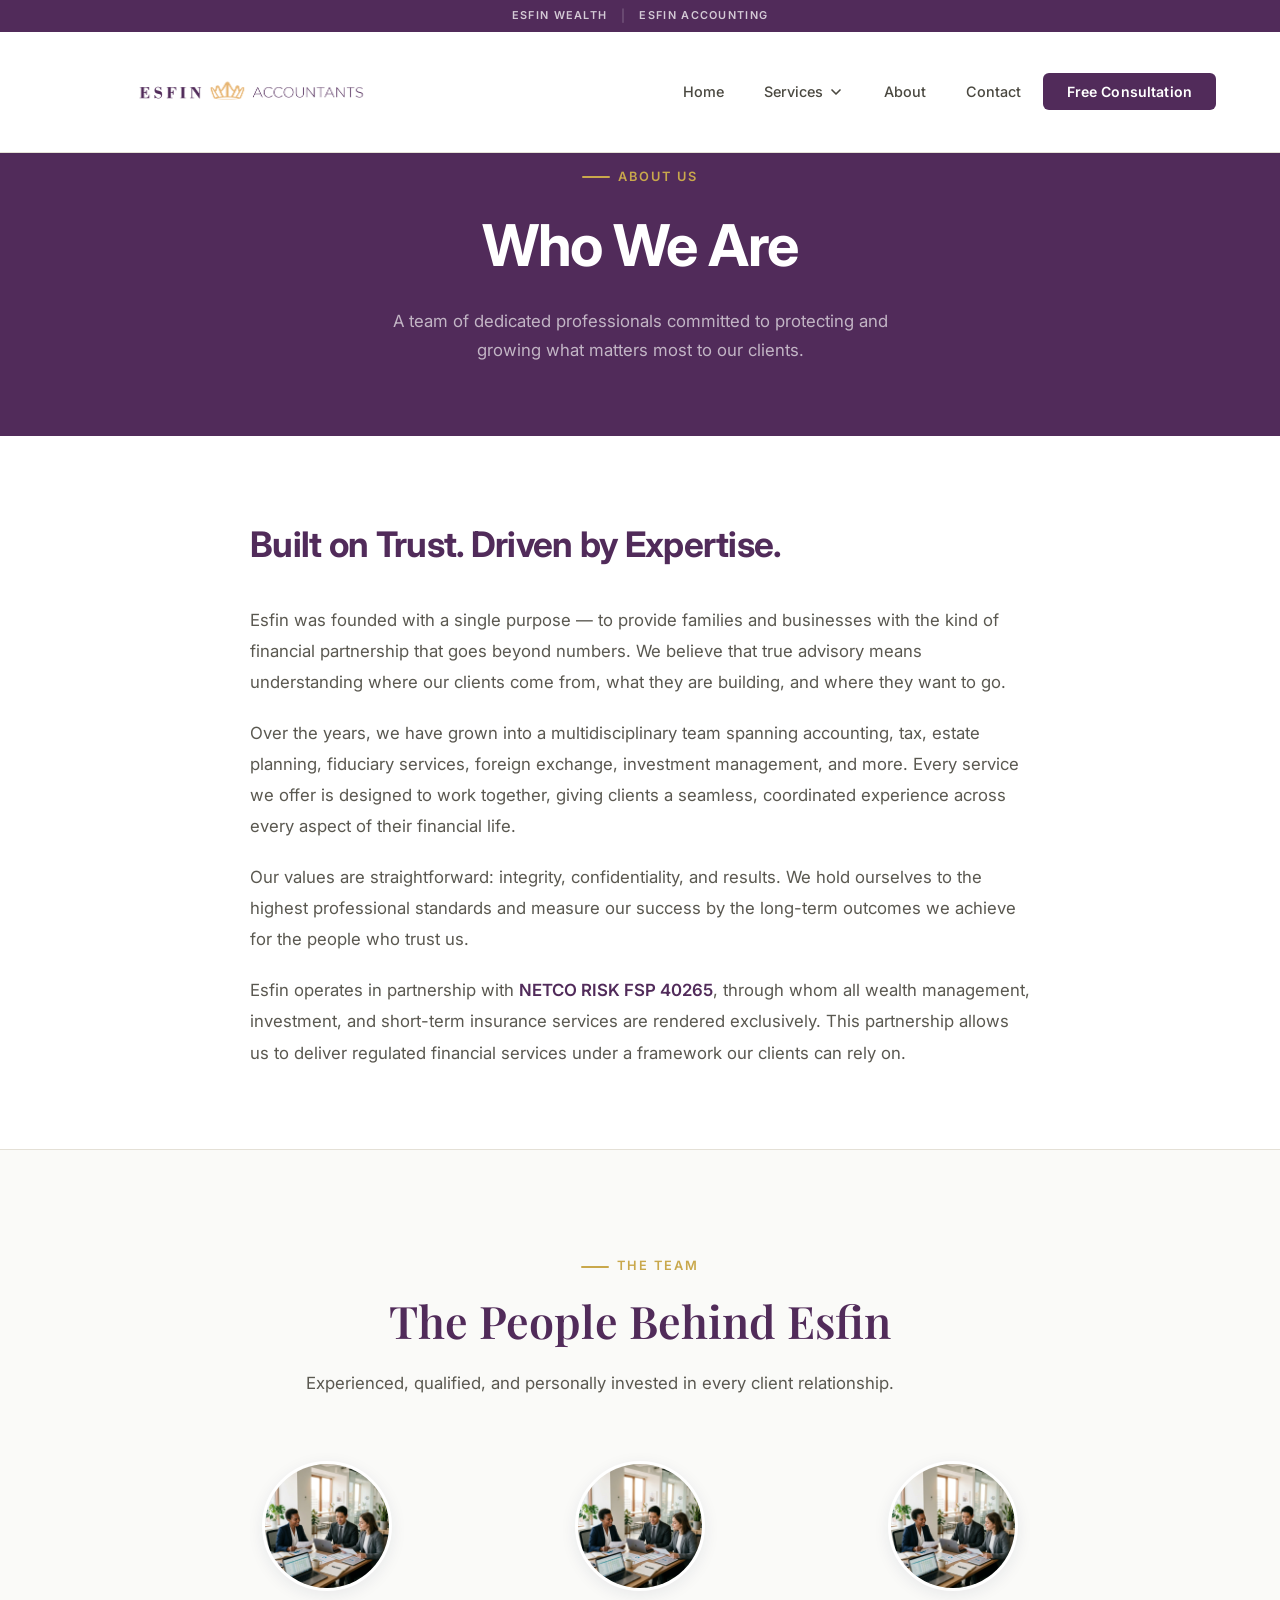
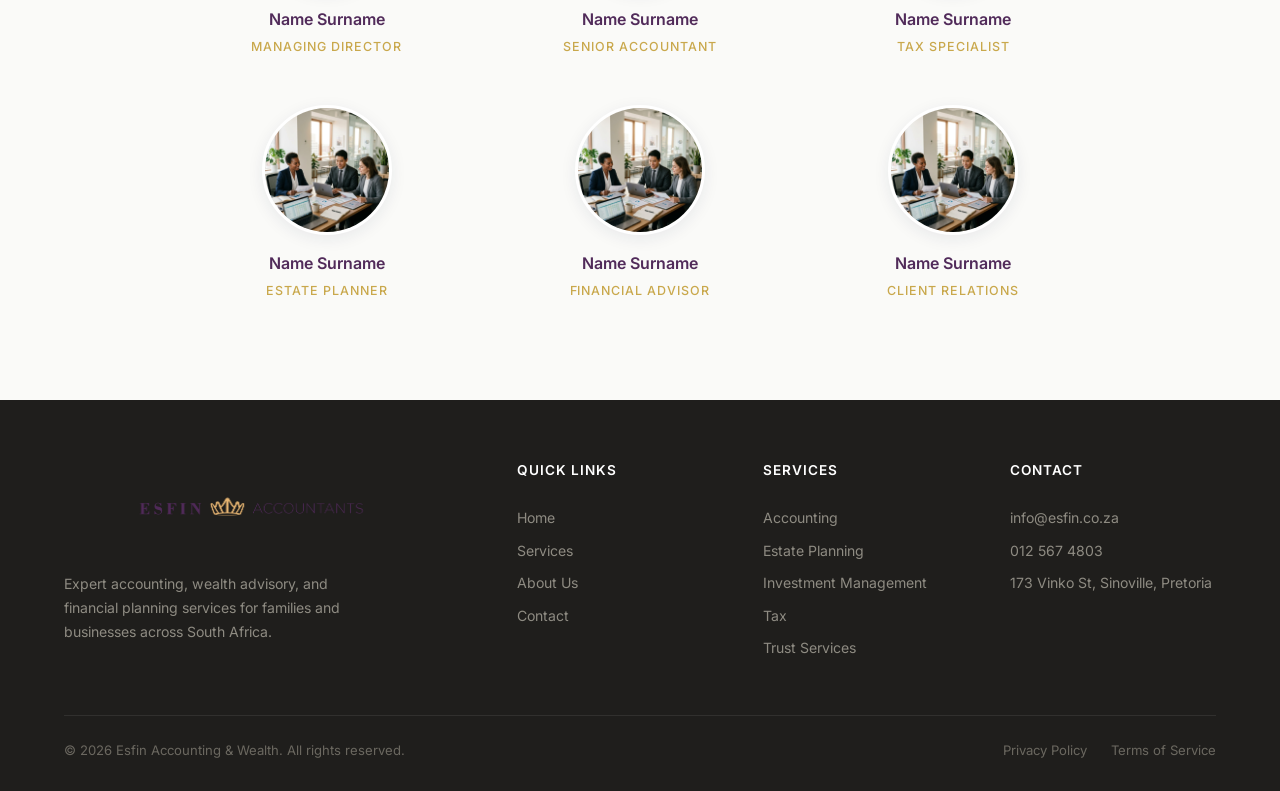
==== about.html @ 159e33f0 "Add About page, brand tagbar, hero image, and content updates - Created standalone about.html with W" ====
<!DOCTYPE html>
<html lang="en">
<head>
  <meta charset="UTF-8" />
  <meta name="viewport" content="width=device-width, initial-scale=1.0" />
  <meta name="description" content="Meet the Esfin team — decades of combined expertise in accounting, tax, estate planning, and financial advisory." />
  <title>About Us — Esfin Accounting &amp; Wealth</title>
  <link rel="stylesheet" href="styles.css" />
</head>
<body>

  <!-- ============================================
       BRAND TAG BAR
       ============================================ -->
  <div class="brand-tagbar">
    <span class="brand-tag">Esfin Wealth</span>
    <span class="brand-tag-divider">|</span>
    <span class="brand-tag">Esfin Accounting</span>
  </div>

  <!-- ============================================
       NAVIGATION
       ============================================ -->
  <nav class="navbar" id="navbar">
    <div class="container">
      <a href="index.html" class="nav-logo">
        <img src="assets/logo.png" alt="Esfin Accountants" class="logo-img">
      </a>

      <ul class="nav-links" id="navLinks">
        <li><a href="index.html" class="nav-link">Home</a></li>

        <!-- Services Dropdown -->
        <li class="nav-item-dropdown" id="servicesDropdown">
          <a href="index.html#services" class="nav-link nav-link-dropdown">
            Services
            <svg class="chevron" viewBox="0 0 24 24" fill="none" stroke="currentColor" stroke-width="2.5" stroke-linecap="round" stroke-linejoin="round">
              <polyline points="6 9 12 15 18 9"></polyline>
            </svg>
          </a>
          <div class="dropdown-menu">
            <a href="services/accounting.html" class="dropdown-item">
              <div class="dd-text">
                <h4>Accounting</h4>
                <p>Transactions, statements &amp; admin</p>
              </div>
            </a>
            <a href="services/estate-planning.html" class="dropdown-item">
              <div class="dd-text">
                <h4>Estate Planning</h4>
                <p>Wills &amp; inheritance structures</p>
              </div>
            </a>
            <a href="services/fiduciary.html" class="dropdown-item">
              <div class="dd-text">
                <h4>Fiduciary</h4>
                <p>Independent trusteeship</p>
              </div>
            </a>
            <a href="services/foreign-exchange.html" class="dropdown-item">
              <div class="dd-text">
                <h4>Foreign Exchange</h4>
                <p>Currency solutions &amp; allowances</p>
              </div>
            </a>
            <a href="services/investment-management.html" class="dropdown-item">
              <div class="dd-text">
                <h4>Investment Management</h4>
                <p>Diversified portfolios</p>
              </div>
            </a>
            <a href="services/philanthropy.html" class="dropdown-item">
              <div class="dd-text">
                <h4>Philanthropy</h4>
                <p>Public benefit organisations</p>
              </div>
            </a>
            <a href="services/property-administration.html" class="dropdown-item">
              <div class="dd-text">
                <h4>Property Administration</h4>
                <p>Invoicing, tenants &amp; maintenance</p>
              </div>
            </a>
            <a href="services/retirement-planning.html" class="dropdown-item">
              <div class="dd-text">
                <h4>Retirement Planning</h4>
                <p>Pension &amp; income strategies</p>
              </div>
            </a>
            <a href="services/short-term-insurance.html" class="dropdown-item">
              <div class="dd-text">
                <h4>Short-Term Insurance</h4>
                <p>Domestic &amp; business cover</p>
              </div>
            </a>
            <a href="services/structuring.html" class="dropdown-item">
              <div class="dd-text">
                <h4>Structuring</h4>
                <p>Tax-efficient structures</p>
              </div>
            </a>
            <a href="services/tax.html" class="dropdown-item">
              <div class="dd-text">
                <h4>Tax</h4>
                <p>Compliance &amp; planning</p>
              </div>
            </a>
            <a href="services/trust-services.html" class="dropdown-item">
              <div class="dd-text">
                <h4>Trust Services</h4>
                <p>Local &amp; offshore trusts</p>
              </div>
            </a>
          </div>
        </li>

        <li><a href="about.html" class="nav-link active">About</a></li>
        <li><a href="index.html#contact" class="nav-link">Contact</a></li>
        <li><a href="index.html#contact" class="nav-cta">Free Consultation</a></li>
      </ul>

      <!-- Mobile Toggle -->
      <button class="nav-toggle" id="navToggle" aria-label="Toggle navigation">
        <span></span>
        <span></span>
        <span></span>
      </button>
    </div>
  </nav>

  <!-- ============================================
       PAGE HERO
       ============================================ -->
  <section class="page-hero">
    <div class="container">
      <div class="section-label">About Us</div>
      <h1 class="page-hero-title">Who We Are</h1>
      <p class="page-hero-subtitle">A team of dedicated professionals committed to protecting and growing what matters most to our clients.</p>
    </div>
  </section>

  <!-- ============================================
       ABOUT DESCRIPTION
       ============================================ -->
  <section class="about-description">
    <div class="container">
      <div class="about-desc-inner fade-up">
        <h2 class="about-desc-heading">Built on Trust. Driven by Expertise.</h2>
        <div class="about-desc-body">
          <p>Esfin was founded with a single purpose — to provide families and businesses with the kind of financial partnership that goes beyond numbers. We believe that true advisory means understanding where our clients come from, what they are building, and where they want to go.</p>
          <p>Over the years, we have grown into a multidisciplinary team spanning accounting, tax, estate planning, fiduciary services, foreign exchange, investment management, and more. Every service we offer is designed to work together, giving clients a seamless, coordinated experience across every aspect of their financial life.</p>
          <p>Our values are straightforward: integrity, confidentiality, and results. We hold ourselves to the highest professional standards and measure our success by the long-term outcomes we achieve for the people who trust us.</p>
          <p>Esfin operates in partnership with <strong>NETCO RISK FSP 40265</strong>, through whom all wealth management, investment, and short-term insurance services are rendered exclusively. This partnership allows us to deliver regulated financial services under a framework our clients can rely on.</p>
        </div>
      </div>
    </div>
  </section>

  <!-- ============================================
       WHO WE ARE
       ============================================ -->
  <section class="who-we-are" id="about">
    <div class="container">
      <div class="who-header fade-up" style="text-align:center; max-width:680px; margin:0 auto 64px;">
        <div class="section-label">The Team</div>
        <h2 class="section-title">The People Behind Esfin</h2>
        <p class="section-subtitle">Experienced, qualified, and personally invested in every client relationship.</p>
      </div>
      <div class="team-grid">
        <div class="team-member fade-up">
          <div class="team-avatar">
            <img src="assets/about.jpg" alt="Team Member" />
          </div>
          <h4 class="team-name">Name Surname</h4>
          <p class="team-role">Managing Director</p>
        </div>
        <div class="team-member fade-up">
          <div class="team-avatar">
            <img src="assets/about.jpg" alt="Team Member" />
          </div>
          <h4 class="team-name">Name Surname</h4>
          <p class="team-role">Senior Accountant</p>
        </div>
        <div class="team-member fade-up">
          <div class="team-avatar">
            <img src="assets/about.jpg" alt="Team Member" />
          </div>
          <h4 class="team-name">Name Surname</h4>
          <p class="team-role">Tax Specialist</p>
        </div>
        <div class="team-member fade-up">
          <div class="team-avatar">
            <img src="assets/about.jpg" alt="Team Member" />
          </div>
          <h4 class="team-name">Name Surname</h4>
          <p class="team-role">Estate Planner</p>
        </div>
        <div class="team-member fade-up">
          <div class="team-avatar">
            <img src="assets/about.jpg" alt="Team Member" />
          </div>
          <h4 class="team-name">Name Surname</h4>
          <p class="team-role">Financial Advisor</p>
        </div>
        <div class="team-member fade-up">
          <div class="team-avatar">
            <img src="assets/about.jpg" alt="Team Member" />
          </div>
          <h4 class="team-name">Name Surname</h4>
          <p class="team-role">Client Relations</p>
        </div>
      </div>
    </div>
  </section>

  <!-- ============================================
       FOOTER
       ============================================ -->
  <footer class="footer">
    <div class="container">
      <div class="footer-grid">
        <div class="footer-brand">
          <a href="index.html" class="nav-logo">
            <img src="assets/logo.png" alt="Esfin Accountants" class="logo-img">
          </a>
          <p>Expert accounting, wealth advisory, and financial planning services for families and businesses across South Africa.</p>
        </div>

        <div class="footer-col">
          <h4>Quick Links</h4>
          <a href="index.html">Home</a>
          <a href="index.html#services">Services</a>
          <a href="about.html">About Us</a>
          <a href="index.html#contact">Contact</a>
        </div>

        <div class="footer-col">
          <h4>Services</h4>
          <a href="services/accounting.html">Accounting</a>
          <a href="services/estate-planning.html">Estate Planning</a>
          <a href="services/investment-management.html">Investment Management</a>
          <a href="services/tax.html">Tax</a>
          <a href="services/trust-services.html">Trust Services</a>
        </div>

        <div class="footer-col">
          <h4>Contact</h4>
          <a href="mailto:info@esfin.co.za">info@esfin.co.za</a>
          <a href="tel:0125674803">012 567 4803</a>
          <a href="https://maps.google.com/?q=173+Vinko+St,+Sinoville,+Pretoria,+0182" target="_blank" rel="noopener noreferrer">173 Vinko St, Sinoville, Pretoria</a>
        </div>
      </div>

      <div class="footer-bottom">
        <p>&copy; 2026 Esfin Accounting &amp; Wealth. All rights reserved.</p>
        <div class="footer-bottom-links">
          <a href="#">Privacy Policy</a>
          <a href="#">Terms of Service</a>
        </div>
      </div>
    </div>
  </footer>

  <script src="script.js"></script>
</body>
</html>
---- styles.css ----
/* ============================================
   ESFIN ACCOUNTING & WEALTH — Design System
   ============================================ */

/* ---------- Google Fonts ---------- */
@import url('https://fonts.googleapis.com/css2?family=Inter:wght@300;400;500;600;700;800&family=Playfair+Display:wght@400;500;600;700&display=swap');

/* ---------- CSS Custom Properties ---------- */
:root {
  /* Colors */
  --color-primary: #512B5A;
  --color-primary-light: #6E3F78;
  --color-primary-dark: #371C3D;
  --color-accent: #C9A84C;
  --color-accent-light: #D9BC72;
  --color-accent-dark: #A8862A;

  --color-white: #FFFFFF;
  --color-off-white: #FAFAF8;
  --color-gray-50: #F5F4F0;
  --color-gray-100: #ECEAE4;
  --color-gray-200: #D8D4CA;
  --color-gray-300: #B4B0A6;
  --color-gray-400: #8E8B82;
  --color-gray-500: #6B6860;
  --color-gray-600: #4A4840;
  --color-gray-700: #343230;
  --color-gray-800: #1F1E1C;
  --color-text: #1E1D1A;
  --color-text-secondary: #5A5850;
  --color-border: #E4E0D6;

  /* Typography */
  --font-sans: 'Inter', -apple-system, BlinkMacSystemFont, sans-serif;
  --font-serif: 'Playfair Display', Georgia, serif;

  /* Spacing */
  --section-padding: 100px 0;
  --container-width: 1200px;
  --container-padding: 0 24px;

  /* Shadows */
  --shadow-sm: 0 1px 3px rgba(27, 42, 74, 0.06);
  --shadow-md: 0 4px 16px rgba(27, 42, 74, 0.08);
  --shadow-lg: 0 8px 32px rgba(27, 42, 74, 0.10);
  --shadow-xl: 0 16px 48px rgba(27, 42, 74, 0.12);
  --shadow-card: 0 1px 4px rgba(27, 42, 74, 0.04);
  --shadow-card-hover: 0 12px 36px rgba(27, 42, 74, 0.10);

  /* Transitions */
  --transition-fast: 0.2s cubic-bezier(0.4, 0, 0.2, 1);
  --transition-base: 0.3s cubic-bezier(0.4, 0, 0.2, 1);
  --transition-smooth: 0.5s cubic-bezier(0.4, 0, 0.2, 1);

  /* Border Radius */
  --radius-sm: 6px;
  --radius-md: 10px;
  --radius-lg: 16px;
  --radius-xl: 24px;
}

/* ---------- Reset & Base ---------- */
*,
*::before,
*::after {
  margin: 0;
  padding: 0;
  box-sizing: border-box;
}

html {
  scroll-behavior: smooth;
  font-size: 16px;
}

body {
  font-family: var(--font-sans);
  color: var(--color-text);
  background: var(--color-white);
  line-height: 1.6;
  -webkit-font-smoothing: antialiased;
  -moz-osx-font-smoothing: grayscale;
  overflow-x: hidden;
}

a {
  text-decoration: none;
  color: inherit;
}

ul, ol {
  list-style: none;
}

img {
  max-width: 100%;
  display: block;
}

button {
  cursor: pointer;
  border: none;
  background: none;
  font-family: inherit;
}

/* ---------- Container ---------- */
.container {
  max-width: var(--container-width);
  margin: 0 auto;
  padding: var(--container-padding);
}

/* ---------- Section Label ---------- */
.section-label {
  display: inline-flex;
  align-items: center;
  gap: 8px;
  font-size: 0.8rem;
  font-weight: 600;
  text-transform: uppercase;
  letter-spacing: 2px;
  color: var(--color-accent);
  margin-bottom: 16px;
}

.section-label::before {
  content: '';
  width: 28px;
  height: 2px;
  background: var(--color-accent);
  border-radius: 1px;
}

.section-title {
  font-family: var(--font-serif);
  font-size: clamp(2rem, 4vw, 2.8rem);
  font-weight: 600;
  color: var(--color-primary);
  line-height: 1.25;
  margin-bottom: 20px;
}

.section-subtitle {
  font-size: 1.05rem;
  color: var(--color-text-secondary);
  line-height: 1.7;
  max-width: 600px;
}

/* ============================================
   NAVIGATION
   ============================================ */
/* Brand Tag Bar */
.brand-tagbar {
  position: fixed;
  top: 0;
  left: 0;
  right: 0;
  z-index: 1001;
  background: var(--color-primary);
  display: flex;
  align-items: center;
  justify-content: center;
  gap: 14px;
  padding: 6px 20px;
  height: 32px;
}

.brand-tag {
  font-size: 0.68rem;
  font-weight: 600;
  letter-spacing: 0.12em;
  text-transform: uppercase;
  color: rgba(255, 255, 255, 0.75);
}

.brand-tag-divider {
  color: rgba(255, 255, 255, 0.3);
  font-size: 0.75rem;
}

.navbar {
  position: fixed;
  top: 32px;
  left: 0;
  right: 0;
  z-index: 1000;
  background: var(--color-white);
  border-bottom: 1px solid var(--color-border);
  box-shadow: var(--shadow-sm);
  transition: var(--transition-base);
}

.navbar .container {
  display: flex;
  align-items: center;
  justify-content: space-between;
  height: 120px;
}

/* Logo */
.nav-logo {
  display: flex;
  align-items: center;
}

.nav-logo .logo-img {
  height: 96px;
  width: auto;
  display: block;
}

/* Nav Links */
.nav-links {
  display: flex;
  align-items: center;
  gap: 4px;
}

.nav-link {
  position: relative;
  padding: 10px 18px;
  font-size: 0.9rem;
  font-weight: 500;
  color: var(--color-gray-600);
  transition: var(--transition-fast);
  border-radius: var(--radius-sm);
}

.nav-link:hover {
  color: var(--color-primary);
  background: var(--color-gray-50);
}

.nav-link.active {
  color: var(--color-primary);
}

/* Services Dropdown */
.nav-item-dropdown {
  position: relative;
}

.nav-link-dropdown {
  display: flex;
  align-items: center;
  gap: 5px;
}

.nav-link-dropdown .chevron {
  width: 16px;
  height: 16px;
  transition: var(--transition-fast);
}

.nav-item-dropdown:hover .chevron {
  transform: rotate(180deg);
}

.dropdown-menu {
  position: absolute;
  top: calc(100% + 8px);
  left: 50%;
  transform: translateX(-50%);
  width: 680px;
  background: var(--color-white);
  border: 1px solid var(--color-border);
  border-radius: var(--radius-lg);
  box-shadow: var(--shadow-xl);
  padding: 24px;
  display: grid;
  grid-template-columns: repeat(3, 1fr);
  gap: 4px;
  opacity: 0;
  visibility: hidden;
  transform: translateX(-50%) translateY(10px);
  transition: var(--transition-base);
  pointer-events: none;
}

.nav-item-dropdown:hover .dropdown-menu {
  opacity: 1;
  visibility: visible;
  transform: translateX(-50%) translateY(0);
  pointer-events: all;
}

/* Invisible bridge to prevent gap issues */
.nav-item-dropdown::after {
  content: '';
  position: absolute;
  top: 100%;
  left: 0;
  right: 0;
  height: 12px;
}

.dropdown-item {
  display: flex;
  align-items: flex-start;
  gap: 12px;
  padding: 12px 14px;
  border-radius: var(--radius-md);
  transition: var(--transition-fast);
}

.dropdown-item:hover {
  background: var(--color-gray-50);
}

.dropdown-item .dd-icon {
  width: 36px;
  height: 36px;
  min-width: 36px;
  background: var(--color-off-white);
  border: 1px solid var(--color-border);
  border-radius: var(--radius-sm);
  display: flex;
  align-items: center;
  justify-content: center;
  font-size: 1rem;
  transition: var(--transition-fast);
}

.dropdown-item:hover .dd-icon {
  background: var(--color-primary);
  border-color: var(--color-primary);
  color: white;
}

.dropdown-item .dd-text h4 {
  font-size: 0.85rem;
  font-weight: 600;
  color: var(--color-primary);
  margin-bottom: 2px;
}

.dropdown-item .dd-text p {
  font-size: 0.75rem;
  color: var(--color-gray-400);
  line-height: 1.4;
}

/* CTA Button in Nav */
.nav-cta {
  padding: 10px 24px;
  background: var(--color-primary);
  color: var(--color-white);
  font-size: 0.88rem;
  font-weight: 600;
  border-radius: var(--radius-sm);
  transition: var(--transition-base);
  letter-spacing: 0.01em;
}

.nav-cta:hover {
  background: var(--color-primary-light);
  box-shadow: var(--shadow-md);
  transform: translateY(-1px);
}

/* Mobile Menu Toggle */
.nav-toggle {
  display: none;
  flex-direction: column;
  gap: 5px;
  padding: 8px;
}

.nav-toggle span {
  width: 24px;
  height: 2px;
  background: var(--color-primary);
  border-radius: 2px;
  transition: var(--transition-base);
}

/* ============================================
   HERO SECTION — Full-width dark blue
   ============================================ */
.hero {
  position: relative;
  min-height: 82vh;
  background: linear-gradient(rgba(15, 27, 51, 0.65), rgba(15, 27, 51, 0.65)), url('assets/hero.png') no-repeat 85% center / cover;
  display: flex;
  flex-direction: column;
  justify-content: center;
  overflow: hidden;
}

/* Abstract decorative orbs */
.hero-orb {
  display: none;
  position: absolute;
  border-radius: 50%;
  pointer-events: none;
}

.hero-orb-1 {
  width: 700px;
  height: 700px;
  bottom: -200px;
  right: -100px;
  background: radial-gradient(circle, rgba(50, 70, 160, 0.7) 0%, rgba(55, 75, 150, 0.3) 40%, transparent 70%);
}

.hero-orb-2 {
  width: 500px;
  height: 500px;
  bottom: -100px;
  right: 50px;
  background: radial-gradient(circle, rgba(65, 85, 180, 0.5) 0%, rgba(60, 80, 170, 0.2) 40%, transparent 70%);
}

.hero-orb-3 {
  width: 350px;
  height: 350px;
  top: 10%;
  right: 15%;
  background: radial-gradient(circle, rgba(201, 168, 76, 0.15) 0%, transparent 60%);
}

.hero-container {
  position: relative;
  z-index: 2;
  display: flex;
  flex-direction: column;
  justify-content: center;
  min-height: 82vh;
  padding-top: 177px;
  padding-bottom: 30px;
}

/* Centered headline area */
.hero-center {
  flex: 1;
  display: flex;
  flex-direction: column;
  align-items: center;
  justify-content: center;
  text-align: center;
}

.hero-title {
  font-family: var(--font-serif);
  font-size: clamp(2.6rem, 5.5vw, 4rem);
  font-weight: 500;
  color: #fff;
  line-height: 1.18;
  margin-bottom: 25px;
  letter-spacing: -0.5px;
  max-width: 980px;
}

.hero-title .highlight {
  font-style: italic;
  color: var(--color-accent);
}

/* Hero CTA button */
.btn-hero {
  display: inline-flex;
  align-items: center;
  justify-content: center;
  padding: 14px 36px;
  background: var(--color-accent);
  color: var(--color-primary-dark);
  font-size: 0.92rem;
  font-weight: 600;
  border-radius: 100px;
  transition: var(--transition-base);
  letter-spacing: 0.01em;
}

.btn-hero:hover {
  background: var(--color-accent-light);
  box-shadow: 0 8px 30px rgba(201, 168, 76, 0.35);
  transform: translateY(-2px) scale(1.02);
}

/* Bottom bar */
.hero-bottom {
  display: flex;
  justify-content: space-between;
  align-items: flex-end;
  gap: 40px;
  margin-top: auto;
  padding-top: 30px;
}

.hero-bottom-left {
  flex-shrink: 0;
}

.hero-avatar-badge {
  display: flex;
  align-items: center;
  gap: 12px;
}

.hero-avatar {
  width: 40px;
  height: 40px;
  border-radius: 50%;
  background: var(--color-accent);
  border: 2px solid var(--color-accent-light);
  display: flex;
  align-items: center;
  justify-content: center;
  color: var(--color-primary-dark);
  font-weight: 700;
  font-size: 0.85rem;
}

.gold-star {
  color: var(--color-accent);
}

.hero-avatar-badge span {
  font-size: 0.82rem;
  font-weight: 500;
  color: rgba(255, 255, 255, 0.7);
  text-transform: uppercase;
  letter-spacing: 1px;
}

.hero-bottom-right {
  max-width: 580px;
  text-align: right;
}

.hero-bottom-right p {
  font-size: 0.9rem;
  line-height: 1.7;
  color: rgba(255, 255, 255, 0.6);
  font-weight: 400;
}

.hero-disclaimer {
  margin-top: 25px;
  font-size: 0.72rem;
  line-height: 1.6;
  color: rgba(255, 255, 255, 0.65);
  text-align: center;
  max-width: 900px;
  margin-left: auto;
  margin-right: auto;
  border-top: 1px solid rgba(255, 255, 255, 0.08);
  padding-top: 15px;
  letter-spacing: 0.01em;
}

/* Buttons (kept for other sections) */
.btn-primary {
  display: inline-flex;
  align-items: center;
  gap: 8px;
  padding: 14px 32px;
  background: var(--color-primary);
  color: var(--color-white);
  font-size: 0.95rem;
  font-weight: 600;
  border-radius: var(--radius-sm);
  transition: var(--transition-base);
}

.btn-primary:hover {
  background: var(--color-primary-light);
  box-shadow: var(--shadow-lg);
  transform: translateY(-2px);
}

.btn-secondary {
  display: inline-flex;
  align-items: center;
  gap: 8px;
  padding: 14px 32px;
  background: transparent;
  color: var(--color-primary);
  font-size: 0.95rem;
  font-weight: 600;
  border: 1.5px solid var(--color-border);
  border-radius: var(--radius-sm);
  transition: var(--transition-base);
}

.btn-secondary:hover {
  border-color: var(--color-primary);
  background: var(--color-gray-50);
  transform: translateY(-2px);
}

/* ============================================
   STATS BAR
   ============================================ */
.stats-bar {
  padding: 50px 0;
  background: var(--color-off-white);
  border-top: 1px solid var(--color-border);
  border-bottom: 1px solid var(--color-border);
}

.stats-bar .container {
  display: grid;
  grid-template-columns: repeat(4, 1fr);
  gap: 40px;
}

.stat-item {
  text-align: center;
}

.stat-value {
  font-size: 2.4rem;
  font-weight: 800;
  color: var(--color-primary);
  letter-spacing: -1px;
  line-height: 1;
  margin-bottom: 8px;
}

.stat-label {
  font-size: 0.82rem;
  color: var(--color-gray-400);
  font-weight: 500;
  text-transform: uppercase;
  letter-spacing: 1px;
}

/* ============================================
   SERVICES SECTION
   ============================================ */
.services {
  padding: var(--section-padding);
  background: var(--color-white);
}

.services-header {
  text-align: center;
  margin-bottom: 60px;
}

.services-header .section-subtitle {
  margin: 0 auto;
}

/* Services Card Grid */
.services-grid {
  display: grid;
  grid-template-columns: repeat(4, 1fr);
  gap: 24px;
  margin-bottom: 50px;
  margin-top: 40px;
}

.service-card {
  background: var(--color-white);
  border: 1px solid var(--color-border);
  border-radius: var(--radius-md);
  padding: 32px 24px;
  transition: transform var(--transition-base), border-color var(--transition-base), box-shadow var(--transition-base);
  cursor: pointer;
  display: flex;
  flex-direction: column;
  position: relative;
  overflow: hidden;
}

.service-card:hover {
  transform: translateY(-5px);
  border-color: var(--color-accent);
  box-shadow: var(--shadow-card-hover);
}

.service-card-num {
  font-size: 1.4rem;
  font-weight: 800;
  color: var(--color-accent);
  margin-bottom: 16px;
  opacity: 0.85;
}

.service-card h4 {
  font-family: var(--font-serif);
  font-size: 1.15rem;
  font-weight: 700;
  color: var(--color-primary);
  margin-bottom: 12px;
  line-height: 1.3;
}

.service-card p {
  font-size: 0.88rem;
  color: var(--color-text-secondary);
  line-height: 1.6;
  margin-bottom: 20px;
  flex: 1;
}

.service-card-link {
  font-size: 0.82rem;
  font-weight: 700;
  color: var(--color-accent);
  display: inline-flex;
  align-items: center;
  gap: 6px;
  text-transform: uppercase;
  letter-spacing: 0.5px;
  transition: var(--transition-fast);
}

.service-card:hover .service-card-link {
  color: var(--color-accent-dark);
  transform: translateX(4px);
}

/* Detail Popup Modal */
.detail-modal-overlay {
  position: fixed;
  top: 0;
  left: 0;
  width: 100%;
  height: 100%;
  background: rgba(55, 28, 61, 0.6);
  backdrop-filter: blur(10px);
  -webkit-backdrop-filter: blur(10px);
  display: flex;
  align-items: center;
  justify-content: center;
  z-index: 10000;
  opacity: 0;
  pointer-events: none;
  transition: opacity 0.35s cubic-bezier(0.4, 0, 0.2, 1);
  padding: 24px;
}

.detail-modal-overlay.open {
  opacity: 1;
  pointer-events: all;
}

.detail-modal-container {
  background: var(--color-white);
  border: 1px solid var(--color-border);
  border-radius: var(--radius-lg);
  width: 100%;
  max-width: 1000px;
  max-height: 85vh;
  box-shadow: var(--shadow-xl);
  position: relative;
  overflow-y: auto;
  transform: scale(0.95) translateY(20px);
  transition: transform 0.35s cubic-bezier(0.4, 0, 0.2, 1);
}

.detail-modal-overlay.open .detail-modal-container {
  transform: scale(1) translateY(0);
}

.detail-modal-close-btn {
  position: absolute;
  top: 24px;
  right: 24px;
  background: var(--color-gray-50);
  border: 1px solid var(--color-border);
  border-radius: 50%;
  width: 40px;
  height: 40px;
  display: flex;
  align-items: center;
  justify-content: center;
  cursor: pointer;
  color: var(--color-primary);
  font-size: 1.25rem;
  transition: var(--transition-fast);
  z-index: 10;
  border: none;
}

.detail-modal-close-btn:hover {
  background: var(--color-accent);
  color: var(--color-white);
  border-color: var(--color-accent);
  transform: rotate(90deg);
}

.detail-modal-content {
  padding: 48px;
}

.detail-modal-content .services-tab-panel {
  display: grid !important;
  grid-template-columns: 1.15fr 0.85fr;
  gap: 50px;
  opacity: 1 !important;
  transform: none !important;
}

.services-panels-container {
  display: none;
}

@media (max-width: 1100px) {
  .services-grid {
    grid-template-columns: repeat(3, 1fr);
  }
}

@media (max-width: 900px) {
  .detail-modal-content .services-tab-panel {
    grid-template-columns: 1fr;
    gap: 40px;
  }
}

@media (max-width: 768px) {
  .services-grid {
    grid-template-columns: repeat(2, 1fr);
  }
}

@media (max-width: 480px) {
  .services-grid {
    grid-template-columns: 1fr;
  }
}

.services-tab-panel {
  display: none;
  opacity: 0;
  transform: translateY(15px);
}

.services-tab-panel.active {
  display: grid;
  grid-template-columns: 1.15fr 0.85fr;
  gap: 60px;
  animation: panelFadeIn 0.5s forwards cubic-bezier(0.4, 0, 0.2, 1);
}

@keyframes panelFadeIn {
  to {
    opacity: 1;
    transform: translateY(0);
  }
}

.services-panel-left {
  display: flex;
  flex-direction: column;
  justify-content: center;
}

.services-panel-left .services-panel-label {
  font-size: 0.82rem;
  font-weight: 600;
  text-transform: uppercase;
  letter-spacing: 1.5px;
  color: var(--color-accent);
  margin-bottom: 12px;
}

.services-panel-left h3 {
  font-size: 2.1rem;
  font-weight: 700;
  color: var(--color-primary);
  line-height: 1.25;
  margin-bottom: 20px;
}

.services-panel-left .services-intro {
  font-size: 0.96rem;
  color: var(--color-text-secondary);
  line-height: 1.7;
  margin-bottom: 28px;
}

.services-bullet-list {
  list-style: none;
  padding: 0;
  margin: 0 0 36px 0;
  display: flex;
  flex-direction: column;
  gap: 16px;
}

.services-bullet-list li {
  display: flex;
  align-items: flex-start;
  gap: 12px;
  font-size: 0.92rem;
  line-height: 1.6;
  color: var(--color-text-secondary);
}

.services-bullet-list li svg {
  width: 18px;
  height: 18px;
  min-width: 18px;
  margin-top: 3px;
  color: var(--color-accent);
}

.services-bullet-list .bold-bullet {
  font-weight: 700;
  color: var(--color-primary);
}

/* Speak with an Expert Button (Pegasus Gold plus style) */
.btn-gold-plus {
  display: inline-flex;
  align-items: center;
  align-self: flex-start;
  gap: 12px;
  padding: 14px 28px;
  background: var(--color-accent);
  color: var(--color-white) !important;
  font-size: 0.92rem;
  font-weight: 600;
  border-radius: var(--radius-sm);
  transition: transform var(--transition-base), background-color var(--transition-base), box-shadow var(--transition-base);
  text-decoration: none;
  box-shadow: 0 4px 12px rgba(201, 168, 76, 0.15);
}

.btn-gold-plus:hover {
  background: #B6953E;
  transform: translateY(-2px) scale(1.01);
  box-shadow: 0 6px 20px rgba(201, 168, 76, 0.25);
}

.btn-gold-plus svg {
  width: 20px;
  height: 20px;
  stroke: currentColor;
  transition: transform var(--transition-base);
}

.btn-gold-plus:hover svg {
  transform: rotate(90deg);
}

/* Process Cards in Right Column */
.services-panel-right {
  display: flex;
  flex-direction: column;
  gap: 16px;
  justify-content: center;
}

.process-card {
  display: flex;
  align-items: flex-start;
  gap: 20px;
  background: var(--color-white);
  border: 1px solid var(--color-border);
  border-radius: var(--radius-md);
  padding: 24px;
  transition: transform var(--transition-base), box-shadow var(--transition-base), border-color var(--transition-base);
}

.process-card:hover {
  transform: translateY(-3px);
  box-shadow: var(--shadow-card-hover);
  border-color: rgba(201, 168, 76, 0.3);
}

.process-number {
  font-size: 1.6rem;
  font-weight: 800;
  color: var(--color-accent);
  line-height: 1;
  opacity: 0.85;
}

.process-text {
  display: flex;
  flex-direction: column;
  gap: 6px;
}

.process-text h4 {
  font-size: 0.98rem;
  font-weight: 700;
  color: var(--color-primary);
  margin: 0;
}

.process-text p {
  font-size: 0.85rem;
  color: var(--color-text-secondary);
  line-height: 1.6;
  margin: 0;
}

@media (max-width: 991px) {
  .services-tab-panel.active {
    grid-template-columns: 1fr;
    gap: 40px;
  }
}

/* ============================================
   ABOUT SECTION
   ============================================ */
/* About Description Section */
.about-description {
  padding: 80px 0;
  background: var(--color-white);
  border-bottom: 1px solid var(--color-border);
}

.about-desc-inner {
  max-width: 780px;
  margin: 0 auto;
}

.about-desc-heading {
  font-size: clamp(1.6rem, 3vw, 2.2rem);
  font-weight: 700;
  color: var(--color-primary);
  letter-spacing: -0.02em;
  margin-bottom: 32px;
}

.about-desc-body p {
  font-size: 1.05rem;
  color: var(--color-text-secondary);
  line-height: 1.85;
  margin-bottom: 20px;
}

.about-desc-body p:last-child {
  margin-bottom: 0;
}

.about-desc-body strong {
  color: var(--color-primary);
  font-weight: 600;
}

/* Page Hero (used on inner pages like About) */
.page-hero {
  padding: 160px 0 72px;
  background: var(--color-primary);
  text-align: center;
}

.page-hero .section-label {
  color: var(--color-accent);
  margin-bottom: 12px;
}

.page-hero-title {
  font-size: clamp(2.4rem, 5vw, 3.6rem);
  font-weight: 700;
  color: var(--color-white);
  letter-spacing: -0.02em;
  margin-bottom: 16px;
}

.page-hero-subtitle {
  font-size: 1.05rem;
  color: rgba(255, 255, 255, 0.65);
  max-width: 560px;
  margin: 0 auto;
  line-height: 1.7;
}

/* Who We Are Section */
.who-we-are {
  padding: var(--section-padding);
  background: var(--color-off-white);
}

.who-header {
  text-align: center;
  max-width: 680px;
  margin: 0 auto 72px;
}

.team-grid {
  display: grid;
  grid-template-columns: repeat(3, 1fr);
  gap: 48px 40px;
  max-width: 900px;
  margin: 0 auto;
}

.team-member {
  display: flex;
  flex-direction: column;
  align-items: center;
  text-align: center;
}

.team-avatar {
  width: 130px;
  height: 130px;
  border-radius: 50%;
  overflow: hidden;
  border: 3px solid var(--color-white);
  box-shadow: var(--shadow-md);
  margin-bottom: 16px;
  background: var(--color-gray-50);
}

.team-avatar img {
  width: 100%;
  height: 100%;
  object-fit: cover;
  object-position: center top;
}

.team-name {
  font-size: 1rem;
  font-weight: 600;
  color: var(--color-primary);
  margin-bottom: 4px;
}

.team-role {
  font-size: 0.78rem;
  font-weight: 500;
  letter-spacing: 0.08em;
  text-transform: uppercase;
  color: var(--color-accent);
}

/* ============================================
   CONTACT SECTION
   ============================================ */
.contact {
  padding: var(--section-padding);
  background: var(--color-white);
}

.contact .container {
  display: grid;
  grid-template-columns: 1fr 1fr;
  gap: 80px;
  align-items: start;
}

.contact-info {
  padding-top: 20px;
}

.contact-info .section-subtitle {
  margin-bottom: 40px;
}

.contact-details {
  display: flex;
  flex-direction: column;
  gap: 24px;
}

.contact-detail {
  display: flex;
  align-items: flex-start;
  gap: 14px;
}

.contact-detail .detail-icon {
  width: 44px;
  height: 44px;
  min-width: 44px;
  background: var(--color-off-white);
  border: 1px solid var(--color-border);
  border-radius: var(--radius-sm);
  display: flex;
  align-items: center;
  justify-content: center;
  color: var(--color-accent);
  font-size: 1.1rem;
}

.contact-detail h4 {
  font-size: 0.9rem;
  font-weight: 600;
  color: var(--color-primary);
  margin-bottom: 4px;
}

.contact-detail p {
  font-size: 0.88rem;
  color: var(--color-text-secondary);
  line-height: 1.5;
}

/* Contact Form */
.contact-form-wrapper {
  background: var(--color-off-white);
  border: 1px solid var(--color-border);
  border-radius: var(--radius-lg);
  padding: 40px;
}

.contact-form-wrapper h3 {
  font-family: var(--font-serif);
  font-size: 1.5rem;
  font-weight: 600;
  color: var(--color-primary);
  margin-bottom: 8px;
}

.contact-form-wrapper > p {
  font-size: 0.88rem;
  color: var(--color-text-secondary);
  margin-bottom: 28px;
}

.contact-form {
  display: flex;
  flex-direction: column;
  gap: 18px;
}

.form-row {
  display: grid;
  grid-template-columns: 1fr 1fr;
  gap: 18px;
}

.form-group {
  display: flex;
  flex-direction: column;
  gap: 6px;
}

.form-group label {
  font-size: 0.82rem;
  font-weight: 600;
  color: var(--color-gray-600);
}

.form-group input,
.form-group textarea,
.form-group select {
  padding: 12px 16px;
  background: var(--color-white);
  border: 1px solid var(--color-border);
  border-radius: var(--radius-sm);
  font-family: var(--font-sans);
  font-size: 0.9rem;
  color: var(--color-text);
  transition: var(--transition-fast);
  outline: none;
}

.form-group input:focus,
.form-group textarea:focus,
.form-group select:focus {
  border-color: var(--color-accent);
  box-shadow: 0 0 0 3px rgba(59, 107, 245, 0.08);
}

.form-group textarea {
  resize: vertical;
  min-height: 120px;
}

.form-submit {
  padding: 14px 32px;
  background: var(--color-primary);
  color: var(--color-white);
  font-size: 0.95rem;
  font-weight: 600;
  border-radius: var(--radius-sm);
  transition: var(--transition-base);
  border: none;
  cursor: pointer;
  width: 100%;
}

.form-submit:hover {
  background: var(--color-primary-light);
  box-shadow: var(--shadow-md);
  transform: translateY(-1px);
}

/* ============================================
   CTA BANNER
   ============================================ */
.cta-banner {
  padding: 80px 0;
  background: var(--color-primary);
  position: relative;
  overflow: hidden;
}

.cta-banner::before {
  content: '';
  position: absolute;
  top: -150px;
  right: -150px;
  width: 400px;
  height: 400px;
  background: rgba(59, 107, 245, 0.15);
  border-radius: 50%;
}

.cta-banner::after {
  content: '';
  position: absolute;
  bottom: -100px;
  left: -100px;
  width: 300px;
  height: 300px;
  background: rgba(255, 255, 255, 0.03);
  border-radius: 50%;
}

.cta-banner .container {
  text-align: center;
  position: relative;
  z-index: 1;
}

.cta-banner .section-title {
  color: var(--color-white);
  margin-bottom: 16px;
}

.cta-banner p {
  color: rgba(255, 255, 255, 0.7);
  font-size: 1.05rem;
  margin-bottom: 36px;
  max-width: 550px;
  margin-left: auto;
  margin-right: auto;
  line-height: 1.7;
}

.btn-white {
  display: inline-flex;
  align-items: center;
  gap: 8px;
  padding: 14px 36px;
  background: var(--color-white);
  color: var(--color-primary);
  font-size: 0.95rem;
  font-weight: 600;
  border-radius: var(--radius-sm);
  transition: var(--transition-base);
}

.btn-white:hover {
  box-shadow: var(--shadow-lg);
  transform: translateY(-2px);
}

/* ============================================
   FOOTER
   ============================================ */
.footer {
  padding: 60px 0 30px;
  background: var(--color-gray-800);
  color: var(--color-gray-300);
}

.footer-grid {
  display: grid;
  grid-template-columns: 2fr 1fr 1fr 1fr;
  gap: 40px;
  margin-bottom: 50px;
}

.footer-brand .nav-logo {
  color: var(--color-white);
  margin-bottom: 16px;
}

.footer-brand p {
  font-size: 0.88rem;
  line-height: 1.7;
  color: var(--color-gray-400);
  max-width: 300px;
}

.footer-col h4 {
  font-size: 0.85rem;
  font-weight: 600;
  color: var(--color-white);
  text-transform: uppercase;
  letter-spacing: 1px;
  margin-bottom: 20px;
}

.footer-col a {
  display: block;
  font-size: 0.88rem;
  color: var(--color-gray-400);
  padding: 5px 0;
  transition: var(--transition-fast);
}

.footer-col a:hover {
  color: var(--color-white);
  transform: translateX(4px);
}

.footer-bottom {
  border-top: 1px solid rgba(255, 255, 255, 0.08);
  padding-top: 24px;
  display: flex;
  justify-content: space-between;
  align-items: center;
}

.footer-bottom p {
  font-size: 0.82rem;
  color: var(--color-gray-500);
}

.footer-bottom-links {
  display: flex;
  gap: 24px;
}

.footer-bottom-links a {
  font-size: 0.82rem;
  color: var(--color-gray-500);
  transition: var(--transition-fast);
}

.footer-bottom-links a:hover {
  color: var(--color-white);
}

/* ============================================
   SCROLL ANIMATIONS
   ============================================ */
.fade-up {
  opacity: 0;
  transform: translateY(30px);
  transition: opacity 0.7s ease, transform 0.7s ease;
}

.fade-up.visible {
  opacity: 1;
  transform: translateY(0);
}

/* Stagger children */
.stagger-children .fade-up:nth-child(1) { transition-delay: 0ms; }
.stagger-children .fade-up:nth-child(2) { transition-delay: 80ms; }
.stagger-children .fade-up:nth-child(3) { transition-delay: 160ms; }
.stagger-children .fade-up:nth-child(4) { transition-delay: 240ms; }
.stagger-children .fade-up:nth-child(5) { transition-delay: 320ms; }
.stagger-children .fade-up:nth-child(6) { transition-delay: 400ms; }
.stagger-children .fade-up:nth-child(7) { transition-delay: 480ms; }
.stagger-children .fade-up:nth-child(8) { transition-delay: 560ms; }
.stagger-children .fade-up:nth-child(9) { transition-delay: 640ms; }
.stagger-children .fade-up:nth-child(10) { transition-delay: 720ms; }
.stagger-children .fade-up:nth-child(11) { transition-delay: 800ms; }
.stagger-children .fade-up:nth-child(12) { transition-delay: 880ms; }

/* ============================================
   RESPONSIVE
   ============================================ */
@media (max-width: 1024px) {
  .services-grid {
    grid-template-columns: repeat(3, 1fr);
  }

  .footer-grid {
    grid-template-columns: 1fr 1fr;
    gap: 32px;
  }
}

@media (max-width: 768px) {
  .team-grid {
    grid-template-columns: repeat(2, 1fr);
    gap: 36px 24px;
  }

  .navbar .container {
    height: 70px;
  }

  .nav-links {
    position: fixed;
    top: 102px;
    left: 0;
    right: 0;
    bottom: 0;
    background: var(--color-white);
    flex-direction: column;
    align-items: stretch;
    padding: 24px;
    gap: 4px;
    transform: translateX(100%);
    transition: var(--transition-base);
    border-top: 1px solid var(--color-border);
    overflow-y: auto;
  }

  .nav-links.open {
    transform: translateX(0);
  }

  .nav-link {
    padding: 14px 16px;
    font-size: 1rem;
  }

  .dropdown-menu {
    position: static;
    transform: none;
    width: 100%;
    box-shadow: none;
    border: 1px solid var(--color-border);
    border-radius: var(--radius-md);
    padding: 12px;
    grid-template-columns: 1fr;
    display: none;
    margin-top: 4px;
  }

  .nav-item-dropdown.active-mobile .dropdown-menu {
    display: grid;
    opacity: 1;
    visibility: visible;
    pointer-events: all;
  }

  .nav-toggle {
    display: flex;
  }

  .nav-cta {
    margin-top: 12px;
    text-align: center;
    display: block;
  }

  .hero .container {
    padding-top: 100px;
  }

  .hero-bottom {
    flex-direction: column;
    align-items: flex-start;
    gap: 20px;
  }

  .hero-bottom-right {
    text-align: left;
    max-width: 100%;
  }

  .stats-bar .container {
    grid-template-columns: repeat(2, 1fr);
    gap: 24px;
  }

  .services-grid {
    grid-template-columns: repeat(2, 1fr);
    gap: 14px;
  }

  .about .container {
    grid-template-columns: 1fr;
    gap: 40px;
  }

  .contact .container {
    grid-template-columns: 1fr;
    gap: 40px;
  }

  .form-row {
    grid-template-columns: 1fr;
  }

  .footer-grid {
    grid-template-columns: 1fr;
  }

  .footer-bottom {
    flex-direction: column;
    gap: 12px;
    text-align: center;
  }
}

@media (max-width: 480px) {
  .services-grid {
    grid-template-columns: 1fr;
  }

  .hero-title {
    font-size: 2rem;
  }

  .hero-avatar-badge span {
    font-size: 0.72rem;
  }

  .contact-form-wrapper {
    padding: 24px;
  }
}
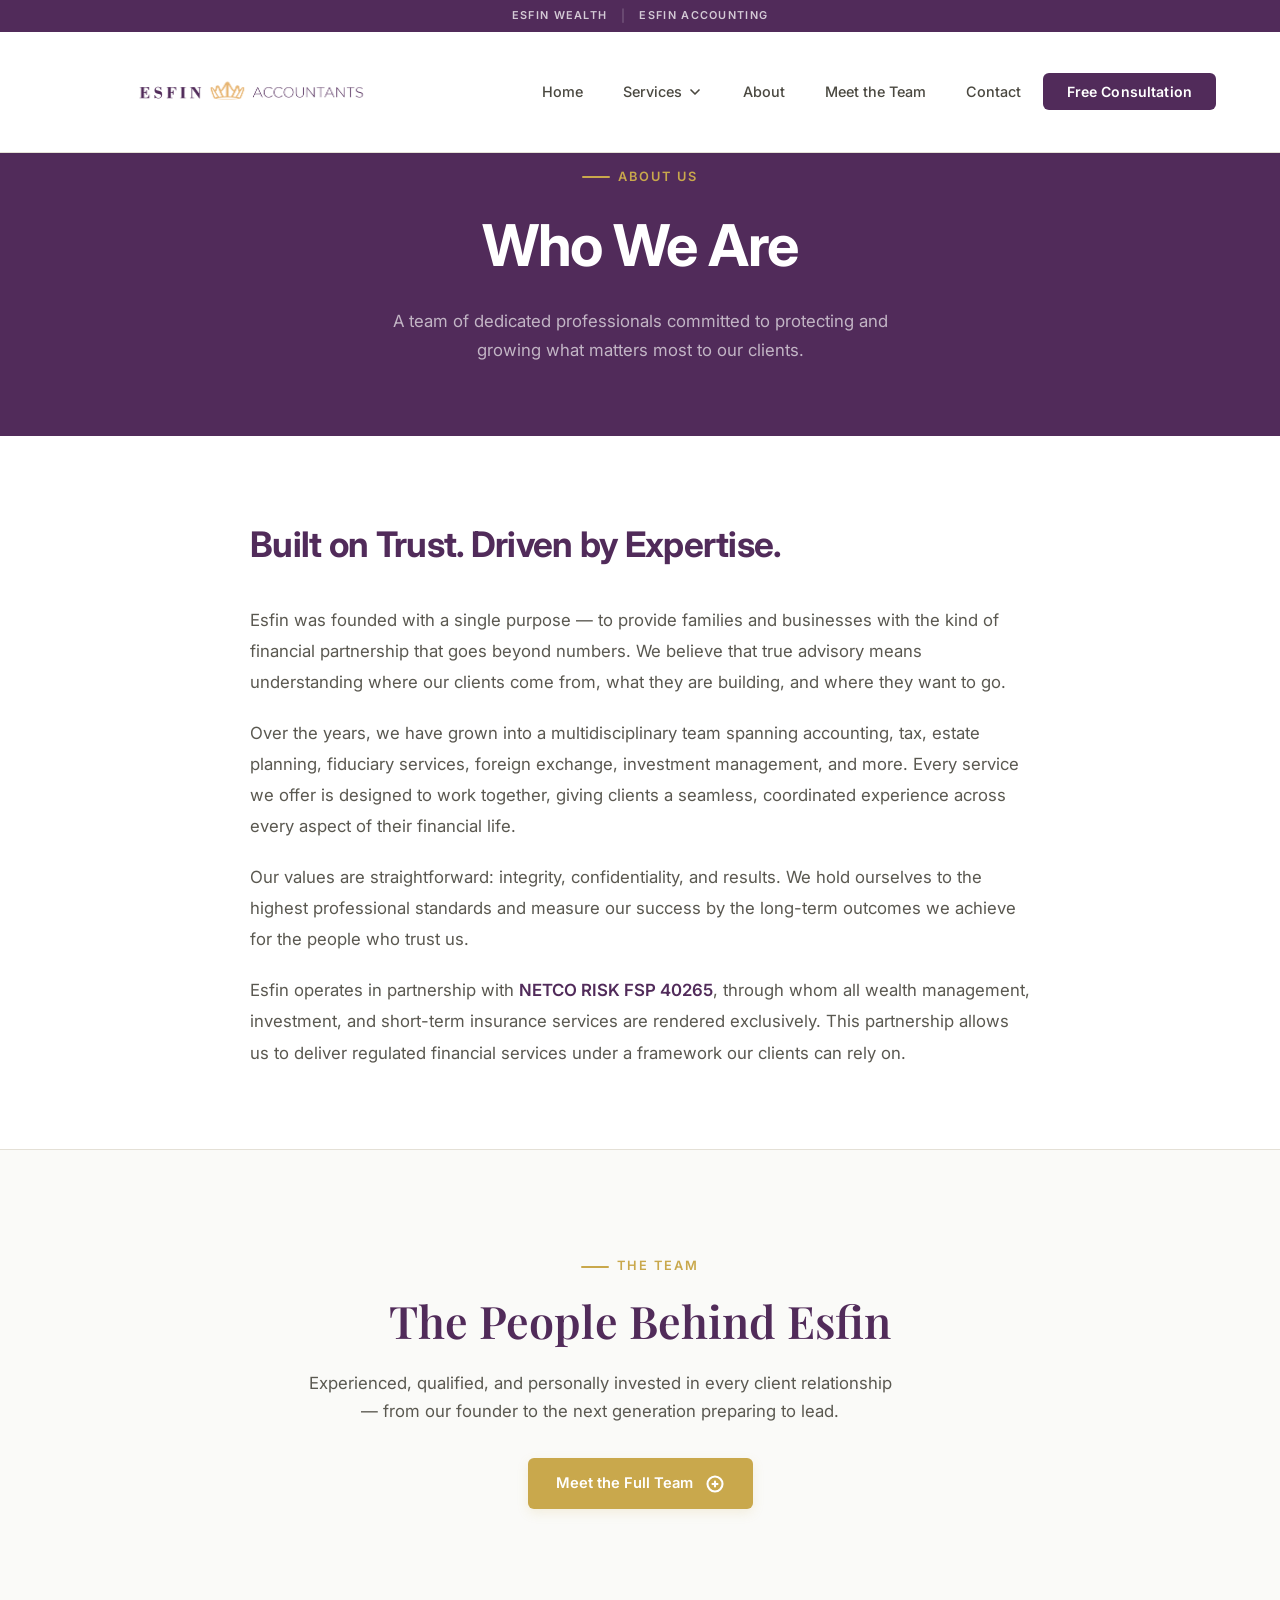
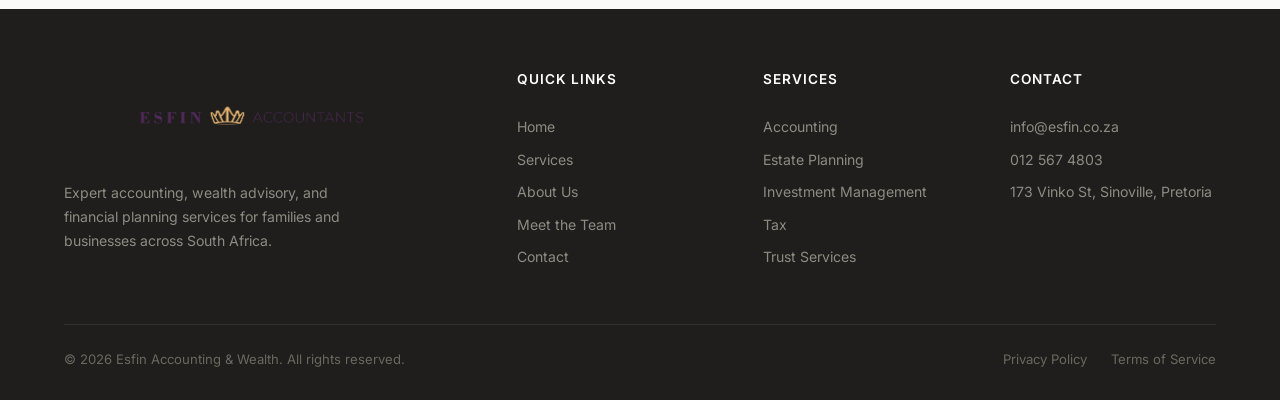
==== commit ab261424: "Add team page, team photos, new hero images, and site-wide updates" ====
--- a/about.html
+++ b/about.html
@@ -115,6 +115,7 @@
         </li>
 
         <li><a href="about.html" class="nav-link active">About</a></li>
+        <li><a href="team.html" class="nav-link">Meet the Team</a></li>
         <li><a href="index.html#contact" class="nav-link">Contact</a></li>
         <li><a href="index.html#contact" class="nav-cta">Free Consultation</a></li>
       </ul>
@@ -157,58 +158,18 @@
   </section>
 
   <!-- ============================================
-       WHO WE ARE
+       WHO WE ARE (teaser -> Meet the Team)
        ============================================ -->
   <section class="who-we-are" id="about">
     <div class="container">
-      <div class="who-header fade-up" style="text-align:center; max-width:680px; margin:0 auto 64px;">
+      <div class="who-header fade-up" style="text-align:center; max-width:680px; margin:0 auto;">
         <div class="section-label">The Team</div>
         <h2 class="section-title">The People Behind Esfin</h2>
-        <p class="section-subtitle">Experienced, qualified, and personally invested in every client relationship.</p>
-      </div>
-      <div class="team-grid">
-        <div class="team-member fade-up">
-          <div class="team-avatar">
-            <img src="assets/about.jpg" alt="Team Member" />
-          </div>
-          <h4 class="team-name">Name Surname</h4>
-          <p class="team-role">Managing Director</p>
-        </div>
-        <div class="team-member fade-up">
-          <div class="team-avatar">
-            <img src="assets/about.jpg" alt="Team Member" />
-          </div>
-          <h4 class="team-name">Name Surname</h4>
-          <p class="team-role">Senior Accountant</p>
-        </div>
-        <div class="team-member fade-up">
-          <div class="team-avatar">
-            <img src="assets/about.jpg" alt="Team Member" />
-          </div>
-          <h4 class="team-name">Name Surname</h4>
-          <p class="team-role">Tax Specialist</p>
-        </div>
-        <div class="team-member fade-up">
-          <div class="team-avatar">
-            <img src="assets/about.jpg" alt="Team Member" />
-          </div>
-          <h4 class="team-name">Name Surname</h4>
-          <p class="team-role">Estate Planner</p>
-        </div>
-        <div class="team-member fade-up">
-          <div class="team-avatar">
-            <img src="assets/about.jpg" alt="Team Member" />
-          </div>
-          <h4 class="team-name">Name Surname</h4>
-          <p class="team-role">Financial Advisor</p>
-        </div>
-        <div class="team-member fade-up">
-          <div class="team-avatar">
-            <img src="assets/about.jpg" alt="Team Member" />
-          </div>
-          <h4 class="team-name">Name Surname</h4>
-          <p class="team-role">Client Relations</p>
-        </div>
+        <p class="section-subtitle">Experienced, qualified, and personally invested in every client relationship — from our founder to the next generation preparing to lead.</p>
+        <a href="team.html" class="btn-gold-plus" style="margin-top:32px;">
+          <span>Meet the Full Team</span>
+          <svg viewBox="0 0 24 24" fill="none" stroke="currentColor" stroke-width="2.5"><circle cx="12" cy="12" r="9"></circle><line x1="12" y1="8" x2="12" y2="16"></line><line x1="8" y1="12" x2="16" y2="12"></line></svg>
+        </a>
       </div>
     </div>
   </section>
@@ -231,6 +192,7 @@
           <a href="index.html">Home</a>
           <a href="index.html#services">Services</a>
           <a href="about.html">About Us</a>
+          <a href="team.html">Meet the Team</a>
           <a href="index.html#contact">Contact</a>
         </div>
 
--- a/styles.css
+++ b/styles.css
@@ -254,15 +254,10 @@
   transition: var(--transition-fast);
 }
 
-.nav-item-dropdown:hover .chevron {
-  transform: rotate(180deg);
-}
-
 .dropdown-menu {
   position: absolute;
   top: calc(100% + 8px);
   left: 50%;
-  transform: translateX(-50%);
   width: 680px;
   background: var(--color-white);
   border: 1px solid var(--color-border);
@@ -279,11 +274,20 @@
   pointer-events: none;
 }
 
-.nav-item-dropdown:hover .dropdown-menu {
-  opacity: 1;
-  visibility: visible;
-  transform: translateX(-50%) translateY(0);
-  pointer-events: all;
+/* Hover-driven reveal only applies where a real hover input exists —
+   scoped to min-width so its higher-specificity transform can never
+   fight the mobile layout's transform:none reset below. */
+@media (min-width: 769px) {
+  .nav-item-dropdown:hover .chevron {
+    transform: rotate(180deg);
+  }
+
+  .nav-item-dropdown:hover .dropdown-menu {
+    opacity: 1;
+    visibility: visible;
+    transform: translateX(-50%) translateY(0);
+    pointer-events: all;
+  }
 }
 
 /* Invisible bridge to prevent gap issues */
@@ -382,7 +386,7 @@
 .hero {
   position: relative;
   min-height: 82vh;
-  background: linear-gradient(rgba(15, 27, 51, 0.65), rgba(15, 27, 51, 0.65)), url('assets/hero.png') no-repeat 85% center / cover;
+  background: linear-gradient(rgba(15, 27, 51, 0.65), rgba(15, 27, 51, 0.65)), url('assets/hero-team.jpg') no-repeat center 25% / cover;
   display: flex;
   flex-direction: column;
   justify-content: center;
@@ -749,7 +753,7 @@
   max-height: 85vh;
   box-shadow: var(--shadow-xl);
   position: relative;
-  overflow-y: auto;
+  overflow: hidden;
   transform: scale(0.95) translateY(20px);
   transition: transform 0.35s cubic-bezier(0.4, 0, 0.2, 1);
 }
@@ -787,6 +791,9 @@
 
 .detail-modal-content {
   padding: 48px;
+  max-height: 85vh;
+  overflow-y: auto;
+  -webkit-overflow-scrolling: touch;
 }
 
 .detail-modal-content .services-tab-panel {
@@ -817,6 +824,44 @@
 @media (max-width: 768px) {
   .services-grid {
     grid-template-columns: repeat(2, 1fr);
+  }
+
+  .detail-modal-overlay {
+    padding: 0;
+    align-items: flex-end;
+  }
+
+  .detail-modal-container {
+    max-width: 100%;
+    max-height: 88vh;
+    border-radius: var(--radius-lg) var(--radius-lg) 0 0;
+  }
+
+  .detail-modal-content {
+    padding: 40px 22px 32px;
+    max-height: 88vh;
+  }
+
+  .services-panel-left .services-panel-label {
+    font-size: 0.74rem;
+  }
+
+  .services-panel-left h3 {
+    font-size: 1.5rem;
+    line-height: 1.3;
+    margin-bottom: 14px;
+  }
+
+  .services-panel-left .services-intro {
+    font-size: 0.9rem;
+    margin-bottom: 20px;
+  }
+
+  .detail-modal-close-btn {
+    top: 14px;
+    right: 14px;
+    width: 36px;
+    height: 36px;
   }
 }
 
@@ -1126,6 +1171,107 @@
   letter-spacing: 0.08em;
   text-transform: uppercase;
   color: var(--color-accent);
+}
+
+/* Team Detail Blocks (dedicated Meet the Team page) */
+.team-detail-section {
+  padding: var(--section-padding);
+  background: var(--color-off-white);
+}
+
+.team-block {
+  display: grid;
+  grid-template-columns: 200px 1fr;
+  gap: 40px;
+  align-items: start;
+  padding: 48px 0;
+  border-bottom: 1px solid var(--color-border);
+}
+
+.team-block:first-child {
+  padding-top: 0;
+}
+
+.team-block:last-child {
+  border-bottom: none;
+  padding-bottom: 0;
+}
+
+.team-block-photo {
+  width: 160px;
+  height: 160px;
+  border-radius: 50%;
+  overflow: hidden;
+  border: 3px solid var(--color-white);
+  box-shadow: var(--shadow-md);
+  background: var(--color-gray-50);
+}
+
+.team-block-photo img {
+  width: 100%;
+  height: 100%;
+  object-fit: cover;
+  object-position: center top;
+}
+
+.team-block-name {
+  font-size: 1.4rem;
+  font-weight: 700;
+  color: var(--color-primary);
+  letter-spacing: -0.01em;
+  margin-bottom: 4px;
+}
+
+.team-block-role {
+  font-size: 0.82rem;
+  font-weight: 600;
+  letter-spacing: 0.06em;
+  text-transform: uppercase;
+  color: var(--color-accent-dark);
+  margin-bottom: 8px;
+}
+
+.team-block-email {
+  display: inline-block;
+  font-size: 0.92rem;
+  font-weight: 500;
+  color: var(--color-primary-light);
+  text-decoration: none;
+  border-bottom: 1px solid var(--color-gray-200);
+  margin-bottom: 20px;
+  transition: color var(--transition-fast), border-color var(--transition-fast);
+}
+
+.team-block-email:hover {
+  color: var(--color-accent-dark);
+  border-color: var(--color-accent-dark);
+}
+
+.team-block-bio p {
+  font-size: 1rem;
+  color: var(--color-text-secondary);
+  line-height: 1.8;
+  margin-bottom: 14px;
+}
+
+.team-block-bio p:last-child {
+  margin-bottom: 0;
+}
+
+@media (max-width: 640px) {
+  .team-block {
+    grid-template-columns: 1fr;
+    text-align: center;
+  }
+
+  .team-block-photo {
+    margin: 0 auto;
+  }
+
+  .team-block-email {
+    margin-left: auto;
+    margin-right: auto;
+  }
 }
 
 /* ============================================
@@ -1515,10 +1661,14 @@
     box-shadow: none;
     border: 1px solid var(--color-border);
     border-radius: var(--radius-md);
-    padding: 12px;
+    padding: 8px;
+    gap: 0;
     grid-template-columns: 1fr;
     display: none;
     margin-top: 4px;
+    max-height: 45vh;
+    overflow-y: auto;
+    -webkit-overflow-scrolling: touch;
   }
 
   .nav-item-dropdown.active-mobile .dropdown-menu {
@@ -1528,6 +1678,14 @@
     pointer-events: all;
   }
 
+  .nav-item-dropdown.active-mobile .chevron {
+    transform: rotate(180deg);
+  }
+
+  .dropdown-item {
+    padding: 10px 12px;
+  }
+
   .nav-toggle {
     display: flex;
   }
@@ -1542,6 +1700,10 @@
     padding-top: 100px;
   }
 
+  .hero {
+    background: linear-gradient(rgba(15, 27, 51, 0.65), rgba(15, 27, 51, 0.65)), url('assets/hero-team-mobile.jpg') no-repeat center top / cover;
+  }
+
   .hero-bottom {
     flex-direction: column;
     align-items: flex-start;
